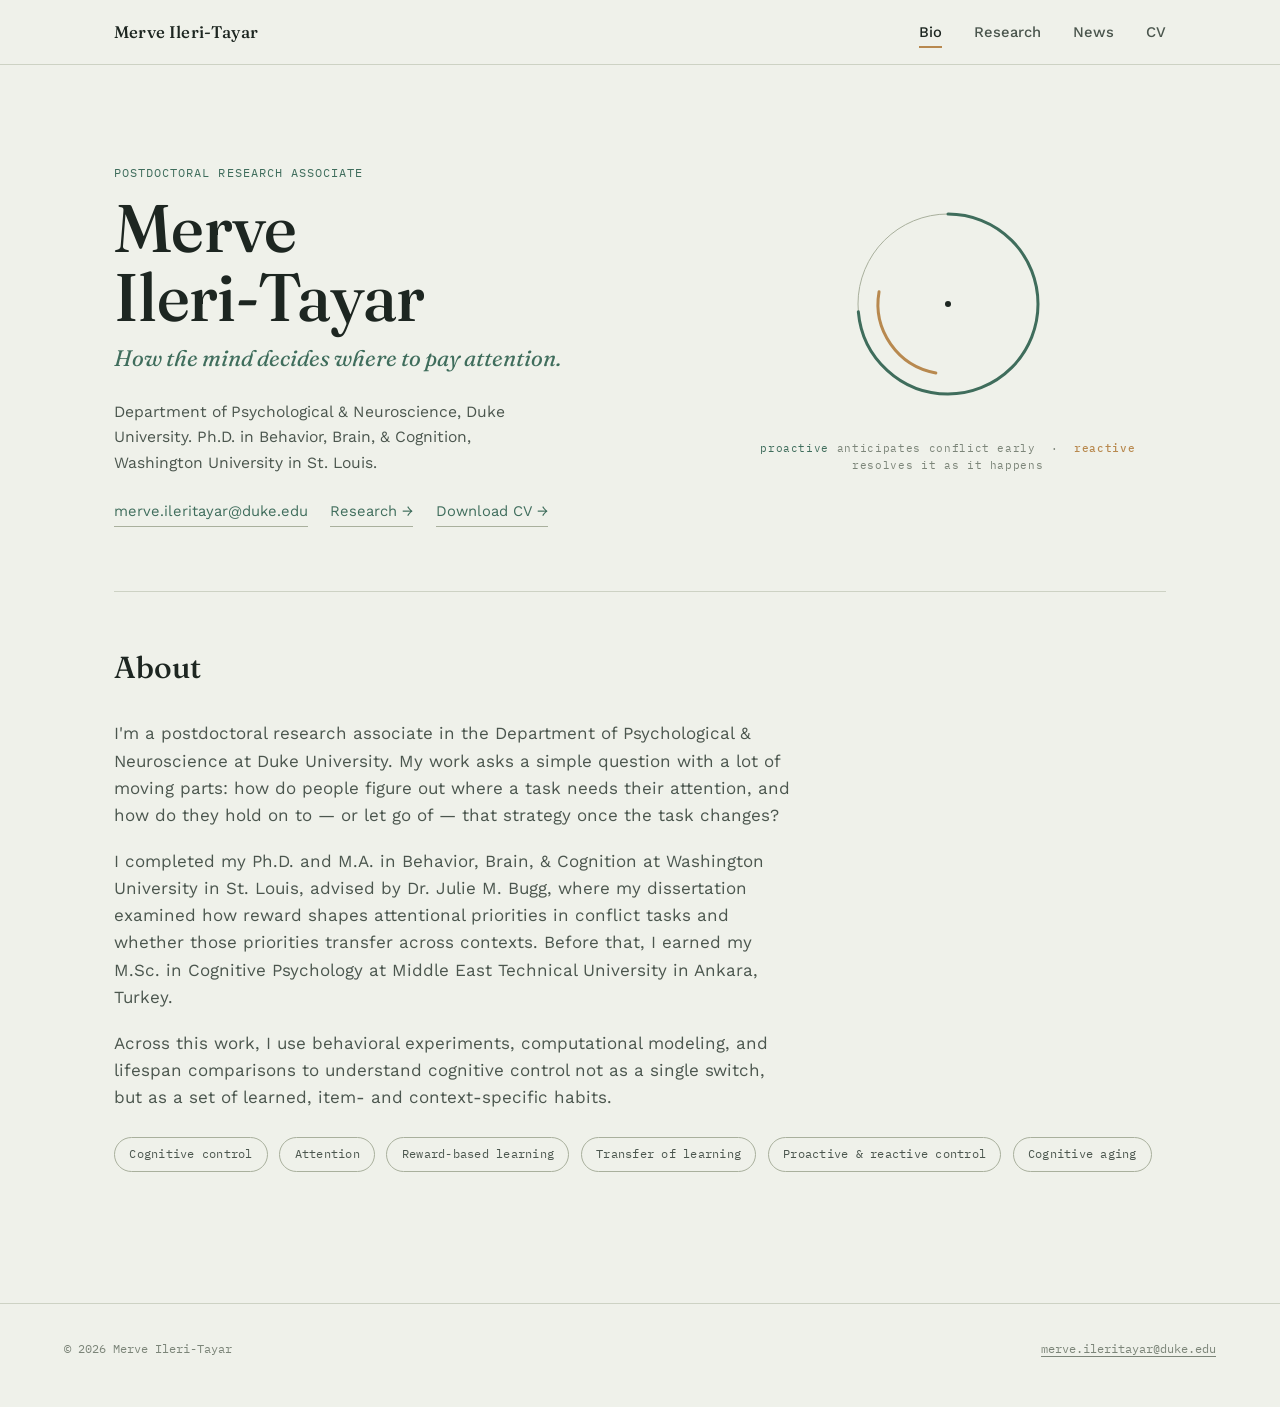
==== index.html @ 52d5c117 "Add files via upload" ====
<!DOCTYPE html>
<html lang="en">
<head>
<meta charset="UTF-8">
<meta name="viewport" content="width=device-width, initial-scale=1.0">
<title>Merve Ileri-Tayar — Cognitive Psychology</title>
<meta name="description" content="Merve Ileri-Tayar, Postdoctoral Research Associate at Duke University, studies how people learn, use, and transfer cognitive control.">
<link rel="stylesheet" href="css/style.css">
<style>
  .compass { width: 220px; height: 220px; }
  .compass circle.track { fill: none; stroke: var(--line-strong); stroke-width: 1; }
  .compass .arc { fill: none; stroke-linecap: round; transition: stroke-dashoffset 0.6s ease; }
  .compass .arc-proactive { stroke: var(--accent); stroke-width: 3; }
  .compass .arc-reactive { stroke: var(--accent-warm); stroke-width: 3; }
  .compass-wrap:hover .arc-proactive { stroke-dashoffset: 40; }
  .compass-wrap:hover .arc-reactive { stroke-dashoffset: 210; }
  .compass .dot { fill: var(--ink); }
</style>
</head>
<body>

<header class="site-header">
  <div class="header-row">
    <a class="site-name" href="index.html">Merve Ileri-Tayar</a>
    <nav class="main-nav" aria-label="Primary">
      <ul>
        <li><a class="active" href="index.html">Bio</a></li>
        <li><a href="research.html">Research</a></li>
        <li><a href="news.html">News</a></li>
        <li><a href="cv.html">CV</a></li>
      </ul>
    </nav>
    <button class="nav-toggle" aria-label="Toggle menu" aria-expanded="false">☰</button>
  </div>
</header>

<main>
  <div class="shell">
    <section class="hero">
      <div>
        <p class="eyebrow">Postdoctoral Research Associate</p>
        <h1>Merve<br>Ileri-Tayar</h1>
        <p class="tagline">How the mind decides where to pay attention.</p>
        <p class="affiliation">Department of Psychological &amp; Neuroscience, Duke University. Ph.D. in Behavior, Brain, &amp; Cognition, Washington University in St. Louis.</p>
        <div class="hero-links">
          <a href="mailto:merve.ileritayar@duke.edu">merve.ileritayar@duke.edu</a>
          <a href="research.html">Research →</a>
          <a href="cv.html">Download CV →</a>
        </div>
      </div>

      <div class="compass-wrap">
        <svg class="compass" viewBox="0 0 220 220" role="img" aria-label="Diagram of proactive and reactive cognitive control, shown as two overlapping arcs.">
          <circle class="track" cx="110" cy="110" r="90"></circle>
          <circle class="arc arc-proactive" cx="110" cy="110" r="90"
            stroke-dasharray="565.5" stroke-dashoffset="150"
            transform="rotate(-90 110 110)"></circle>
          <circle class="arc arc-reactive" cx="110" cy="110" r="70"
            stroke-dasharray="439.8" stroke-dashoffset="330"
            transform="rotate(100 110 110)"></circle>
          <circle class="dot" cx="110" cy="110" r="3"></circle>
        </svg>
        <p class="compass-caption"><span>proactive</span> anticipates conflict early &nbsp;·&nbsp; <b>reactive</b> resolves it as it happens</p>
      </div>
    </section>

    <section class="section">
      <div class="section-head"><h2>About</h2></div>
      <div class="prose">
        <p>I'm a postdoctoral research associate in the Department of Psychological &amp; Neuroscience at Duke University. My work asks a simple question with a lot of moving parts: how do people figure out where a task needs their attention, and how do they hold on to — or let go of — that strategy once the task changes?</p>
        <p>I completed my Ph.D. and M.A. in Behavior, Brain, &amp; Cognition at Washington University in St. Louis, advised by Dr. Julie M. Bugg, where my dissertation examined how reward shapes attentional priorities in conflict tasks and whether those priorities transfer across contexts. Before that, I earned my M.Sc. in Cognitive Psychology at Middle East Technical University in Ankara, Turkey.</p>
        <p>Across this work, I use behavioral experiments, computational modeling, and lifespan comparisons to understand cognitive control not as a single switch, but as a set of learned, item- and context-specific habits.</p>
      </div>
      <ul class="interests-list">
        <li>Cognitive control</li>
        <li>Attention</li>
        <li>Reward-based learning</li>
        <li>Transfer of learning</li>
        <li>Proactive &amp; reactive control</li>
        <li>Cognitive aging</li>
      </ul>
    </section>
  </div>
</main>

<footer class="site-footer">
  <div class="footer-row">
    <span>© 2026 Merve Ileri-Tayar</span>
    <span><a href="mailto:merve.ileritayar@duke.edu">merve.ileritayar@duke.edu</a></span>
  </div>
</footer>

<script src="js/main.js"></script>
</body>
</html>
---- css/style.css ----
/* ============================================================
   Merve Ileri-Tayar — personal site
   Design tokens
   ============================================================ */

@import url('https://fonts.googleapis.com/css2?family=Fraunces:ital,opsz,wght@0,9..144,300;0,9..144,400;0,9..144,500;0,9..144,600;1,9..144,400;1,9..144,500&family=Work+Sans:wght@300;400;500;600&family=IBM+Plex+Mono:wght@400;500&display=swap');

:root {
  --paper: #EFF1EA;
  --paper-deep: #E6E9DF;
  --ink: #1D2621;
  --ink-soft: #4B564E;
  --ink-faint: #7C8579;
  --accent: #3F6D5C;
  --accent-warm: #B8894F;
  --line: #CDD2C4;
  --line-strong: #A9B09D;

  --font-display: 'Fraunces', serif;
  --font-body: 'Work Sans', sans-serif;
  --font-mono: 'IBM Plex Mono', monospace;

  --measure: 62ch;
  --gutter: clamp(1.5rem, 5vw, 4rem);
}

* { box-sizing: border-box; }

html {
  scroll-behavior: smooth;
}

body {
  margin: 0;
  background: var(--paper);
  color: var(--ink);
  font-family: var(--font-body);
  font-weight: 400;
  font-size: 17px;
  line-height: 1.6;
  -webkit-font-smoothing: antialiased;
}

a {
  color: var(--accent);
  text-decoration-thickness: 1px;
  text-underline-offset: 3px;
}

a:hover { color: var(--ink); }

a:focus-visible,
button:focus-visible {
  outline: 2px solid var(--accent-warm);
  outline-offset: 3px;
}

h1, h2, h3 {
  font-family: var(--font-display);
  font-weight: 500;
  color: var(--ink);
  margin: 0;
}

.eyebrow {
  font-family: var(--font-mono);
  font-size: 0.72rem;
  letter-spacing: 0.09em;
  text-transform: uppercase;
  color: var(--accent);
}

/* ---------------- layout shell ---------------- */

.shell {
  max-width: 1180px;
  margin: 0 auto;
  padding: 0 var(--gutter);
}

header.site-header {
  border-bottom: 1px solid var(--line);
  position: sticky;
  top: 0;
  background: rgba(239, 241, 234, 0.92);
  backdrop-filter: blur(6px);
  z-index: 10;
}

.header-row {
  display: flex;
  align-items: center;
  justify-content: space-between;
  padding: 1.15rem var(--gutter);
  max-width: 1180px;
  margin: 0 auto;
}

.site-name {
  font-family: var(--font-display);
  font-weight: 500;
  font-size: 1.05rem;
  color: var(--ink);
  text-decoration: none;
  letter-spacing: 0.01em;
}

nav.main-nav ul {
  list-style: none;
  display: flex;
  gap: 2rem;
  margin: 0;
  padding: 0;
}

nav.main-nav a {
  color: var(--ink-soft);
  text-decoration: none;
  font-size: 0.92rem;
  font-weight: 500;
  position: relative;
  padding-bottom: 4px;
}

nav.main-nav a:hover { color: var(--ink); }

nav.main-nav a.active {
  color: var(--ink);
}

nav.main-nav a.active::after {
  content: "";
  position: absolute;
  left: 0; right: 0; bottom: -3px;
  height: 2px;
  background: var(--accent-warm);
}

.nav-toggle {
  display: none;
  background: none;
  border: 1px solid var(--line-strong);
  border-radius: 6px;
  width: 40px; height: 36px;
  cursor: pointer;
}

/* ---------------- hero ---------------- */

.hero {
  padding: clamp(3rem, 8vw, 5.5rem) 0 clamp(2.5rem, 6vw, 4rem);
  display: grid;
  grid-template-columns: 1.3fr 1fr;
  gap: 3rem;
  align-items: center;
}

.hero h1 {
  font-size: clamp(2.6rem, 5.5vw, 4.2rem);
  line-height: 1.02;
  letter-spacing: -0.01em;
}

.hero .tagline {
  font-family: var(--font-display);
  font-style: italic;
  font-weight: 400;
  color: var(--accent);
  font-size: clamp(1.15rem, 2vw, 1.4rem);
  margin-top: 0.6rem;
}

.hero .affiliation {
  color: var(--ink-soft);
  margin-top: 1.1rem;
  font-size: 0.98rem;
  max-width: 42ch;
}

.hero-links {
  margin-top: 1.6rem;
  display: flex;
  gap: 1.4rem;
  flex-wrap: wrap;
  font-size: 0.92rem;
}

.hero-links a { text-decoration: none; border-bottom: 1px solid var(--line-strong); padding-bottom: 2px; }
.hero-links a:hover { border-color: var(--accent-warm); }

/* signature diagram */
.compass-wrap {
  display: flex;
  flex-direction: column;
  align-items: center;
  gap: 0.9rem;
}

.compass-caption {
  font-family: var(--font-mono);
  font-size: 0.68rem;
  color: var(--ink-faint);
  letter-spacing: 0.06em;
  text-align: center;
}

.compass-caption span { color: var(--accent); }
.compass-caption b { color: var(--accent-warm); font-weight: 500; }

/* ---------------- sections ---------------- */

main { padding-bottom: 5rem; }

.section {
  padding: 3.2rem 0;
  border-top: 1px solid var(--line);
}

.section-head {
  display: flex;
  align-items: baseline;
  justify-content: space-between;
  gap: 1rem;
  margin-bottom: 1.8rem;
}

.section-head h2 {
  font-size: clamp(1.5rem, 3vw, 1.9rem);
}

.prose {
  max-width: var(--measure);
  color: var(--ink-soft);
}

.prose p { margin: 0 0 1.1em; }
.prose p:last-child { margin-bottom: 0; }

.interests-list {
  display: flex;
  flex-wrap: wrap;
  gap: 0.6rem 0.7rem;
  padding: 0;
  margin: 1.6rem 0 0;
  list-style: none;
}

.interests-list li {
  font-family: var(--font-mono);
  font-size: 0.78rem;
  letter-spacing: 0.02em;
  border: 1px solid var(--line-strong);
  border-radius: 999px;
  padding: 0.4rem 0.9rem;
  color: var(--ink-soft);
}

/* ---------------- publications ---------------- */

.pub-list { list-style: none; margin: 0; padding: 0; }

.pub-item {
  display: grid;
  grid-template-columns: 4.2rem 1fr;
  gap: 1.4rem;
  padding: 1.3rem 0;
  border-top: 1px solid var(--line);
}

.pub-item:first-child { border-top: none; }

.pub-year {
  font-family: var(--font-mono);
  font-size: 0.82rem;
  color: var(--accent-warm);
  padding-top: 0.15rem;
}

.pub-text { color: var(--ink); max-width: 58ch; }
.pub-text .authors { color: var(--ink-soft); }
.pub-text .venue { font-style: italic; color: var(--ink-soft); }
.pub-text .status {
  font-family: var(--font-mono);
  font-size: 0.7rem;
  color: var(--accent);
  letter-spacing: 0.04em;
  text-transform: uppercase;
  margin-right: 0.5em;
}
.pub-text a.doi {
  display: inline-block;
  margin-top: 0.35rem;
  font-size: 0.85rem;
}

/* ---------------- news / timeline ---------------- */

.timeline { list-style: none; margin: 0; padding: 0; }

.timeline-item {
  display: grid;
  grid-template-columns: 8rem 1fr;
  gap: 1.4rem;
  padding: 1.4rem 0;
  border-top: 1px solid var(--line);
}

.timeline-item:first-child { border-top: none; }

.timeline-date {
  font-family: var(--font-mono);
  font-size: 0.8rem;
  color: var(--accent);
  padding-top: 0.15rem;
}

.timeline-tag {
  display: inline-block;
  font-family: var(--font-mono);
  font-size: 0.66rem;
  letter-spacing: 0.05em;
  text-transform: uppercase;
  color: var(--accent-warm);
  margin-bottom: 0.3rem;
}

.timeline-text { color: var(--ink-soft); max-width: 56ch; }
.timeline-text strong { color: var(--ink); font-weight: 500; }

/* ---------------- cv page ---------------- */

.cv-card {
  border: 1px solid var(--line-strong);
  border-radius: 14px;
  padding: clamp(2rem, 5vw, 3rem);
  background: var(--paper-deep);
  max-width: 640px;
}

.cv-card h2 { font-size: 1.6rem; margin-bottom: 0.6rem; }

.btn {
  display: inline-flex;
  align-items: center;
  gap: 0.6rem;
  margin-top: 1.6rem;
  background: var(--ink);
  color: var(--paper);
  text-decoration: none;
  font-family: var(--font-mono);
  font-size: 0.85rem;
  letter-spacing: 0.02em;
  padding: 0.85rem 1.4rem;
  border-radius: 8px;
  transition: background 0.15s ease;
}

.btn:hover { background: var(--accent); color: var(--paper); }

.cv-meta {
  margin-top: 2rem;
  padding-top: 1.6rem;
  border-top: 1px solid var(--line-strong);
  font-size: 0.88rem;
  color: var(--ink-soft);
}

.cv-meta dl {
  display: grid;
  grid-template-columns: 8rem 1fr;
  row-gap: 0.5rem;
  margin: 0;
}

.cv-meta dt {
  font-family: var(--font-mono);
  font-size: 0.72rem;
  color: var(--ink-faint);
  text-transform: uppercase;
  letter-spacing: 0.04em;
}

.cv-meta dd { margin: 0; }

/* ---------------- footer ---------------- */

footer.site-footer {
  border-top: 1px solid var(--line);
  padding: 2.2rem var(--gutter) 3rem;
}

.footer-row {
  max-width: 1180px;
  margin: 0 auto;
  display: flex;
  justify-content: space-between;
  flex-wrap: wrap;
  gap: 1rem;
  font-family: var(--font-mono);
  font-size: 0.78rem;
  color: var(--ink-faint);
}

.footer-row a { color: var(--ink-faint); }
.footer-row a:hover { color: var(--accent); }

/* ---------------- responsive ---------------- */

@media (max-width: 820px) {
  .hero { grid-template-columns: 1fr; }
  .compass-wrap { order: -1; }
  nav.main-nav { display: none; }
  nav.main-nav.open { display: block; position: absolute; top: 100%; left: 0; right: 0; background: var(--paper); border-bottom: 1px solid var(--line); }
  nav.main-nav.open ul { flex-direction: column; gap: 0; padding: 0.5rem var(--gutter) 1rem; }
  nav.main-nav.open li { padding: 0.7rem 0; border-bottom: 1px solid var(--line); }
  .nav-toggle { display: block; }
  .pub-item, .timeline-item { grid-template-columns: 1fr; gap: 0.4rem; }
  .cv-meta dl { grid-template-columns: 1fr; row-gap: 0.15rem; }
  .cv-meta dt { margin-top: 0.6rem; }
}

@media (prefers-reduced-motion: reduce) {
  * { animation: none !important; transition: none !important; scroll-behavior: auto !important; }
}
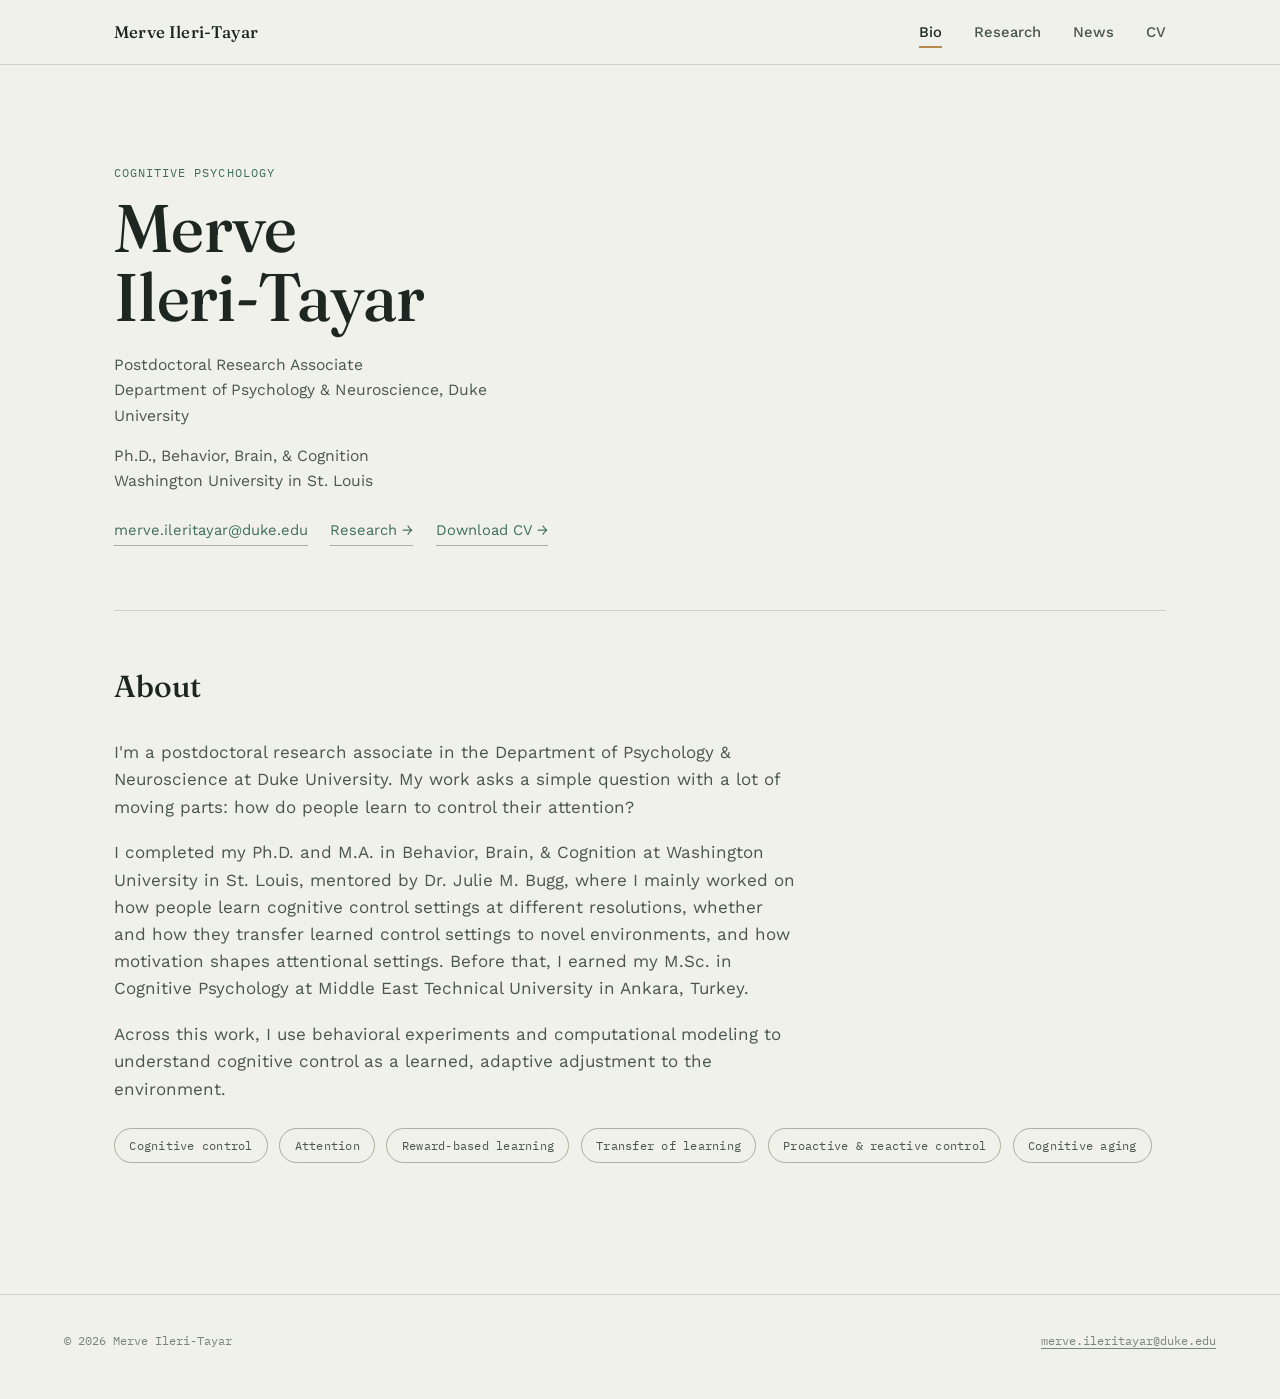
==== commit 1daf860f: "Add files via upload" ====
--- a/index.html
+++ b/index.html
@@ -6,16 +6,6 @@
 <title>Merve Ileri-Tayar — Cognitive Psychology</title>
 <meta name="description" content="Merve Ileri-Tayar, Postdoctoral Research Associate at Duke University, studies how people learn, use, and transfer cognitive control.">
 <link rel="stylesheet" href="css/style.css">
-<style>
-  .compass { width: 220px; height: 220px; }
-  .compass circle.track { fill: none; stroke: var(--line-strong); stroke-width: 1; }
-  .compass .arc { fill: none; stroke-linecap: round; transition: stroke-dashoffset 0.6s ease; }
-  .compass .arc-proactive { stroke: var(--accent); stroke-width: 3; }
-  .compass .arc-reactive { stroke: var(--accent-warm); stroke-width: 3; }
-  .compass-wrap:hover .arc-proactive { stroke-dashoffset: 40; }
-  .compass-wrap:hover .arc-reactive { stroke-dashoffset: 210; }
-  .compass .dot { fill: var(--ink); }
-</style>
 </head>
 <body>
 
@@ -36,40 +26,26 @@
 
 <main>
   <div class="shell">
-    <section class="hero">
+    <section class="hero" style="grid-template-columns: 1fr; max-width: 40rem;">
       <div>
-        <p class="eyebrow">Postdoctoral Research Associate</p>
+        <p class="eyebrow">Cognitive Psychology</p>
         <h1>Merve<br>Ileri-Tayar</h1>
-        <p class="tagline">How the mind decides where to pay attention.</p>
-        <p class="affiliation">Department of Psychological &amp; Neuroscience, Duke University. Ph.D. in Behavior, Brain, &amp; Cognition, Washington University in St. Louis.</p>
+        <p class="affiliation" style="margin-top: 1.3rem;">Postdoctoral Research Associate<br>Department of Psychology &amp; Neuroscience, Duke University</p>
+        <p class="affiliation" style="margin-top: 0.6rem;">Ph.D., Behavior, Brain, &amp; Cognition<br>Washington University in St. Louis</p>
         <div class="hero-links">
           <a href="mailto:merve.ileritayar@duke.edu">merve.ileritayar@duke.edu</a>
           <a href="research.html">Research →</a>
           <a href="cv.html">Download CV →</a>
         </div>
       </div>
-
-      <div class="compass-wrap">
-        <svg class="compass" viewBox="0 0 220 220" role="img" aria-label="Diagram of proactive and reactive cognitive control, shown as two overlapping arcs.">
-          <circle class="track" cx="110" cy="110" r="90"></circle>
-          <circle class="arc arc-proactive" cx="110" cy="110" r="90"
-            stroke-dasharray="565.5" stroke-dashoffset="150"
-            transform="rotate(-90 110 110)"></circle>
-          <circle class="arc arc-reactive" cx="110" cy="110" r="70"
-            stroke-dasharray="439.8" stroke-dashoffset="330"
-            transform="rotate(100 110 110)"></circle>
-          <circle class="dot" cx="110" cy="110" r="3"></circle>
-        </svg>
-        <p class="compass-caption"><span>proactive</span> anticipates conflict early &nbsp;·&nbsp; <b>reactive</b> resolves it as it happens</p>
-      </div>
     </section>
 
     <section class="section">
       <div class="section-head"><h2>About</h2></div>
       <div class="prose">
-        <p>I'm a postdoctoral research associate in the Department of Psychological &amp; Neuroscience at Duke University. My work asks a simple question with a lot of moving parts: how do people figure out where a task needs their attention, and how do they hold on to — or let go of — that strategy once the task changes?</p>
-        <p>I completed my Ph.D. and M.A. in Behavior, Brain, &amp; Cognition at Washington University in St. Louis, advised by Dr. Julie M. Bugg, where my dissertation examined how reward shapes attentional priorities in conflict tasks and whether those priorities transfer across contexts. Before that, I earned my M.Sc. in Cognitive Psychology at Middle East Technical University in Ankara, Turkey.</p>
-        <p>Across this work, I use behavioral experiments, computational modeling, and lifespan comparisons to understand cognitive control not as a single switch, but as a set of learned, item- and context-specific habits.</p>
+        <p>I'm a postdoctoral research associate in the Department of Psychology &amp; Neuroscience at Duke University. My work asks a simple question with a lot of moving parts: how do people learn to control their attention?</p>
+        <p>I completed my Ph.D. and M.A. in Behavior, Brain, &amp; Cognition at Washington University in St. Louis, mentored by Dr. Julie M. Bugg, where I mainly worked on how people learn cognitive control settings at different resolutions, whether and how they transfer learned control settings to novel environments, and how motivation shapes attentional settings. Before that, I earned my M.Sc. in Cognitive Psychology at Middle East Technical University in Ankara, Turkey.</p>
+        <p>Across this work, I use behavioral experiments and computational modeling to understand cognitive control as a learned, adaptive adjustment to the environment.</p>
       </div>
       <ul class="interests-list">
         <li>Cognitive control</li>
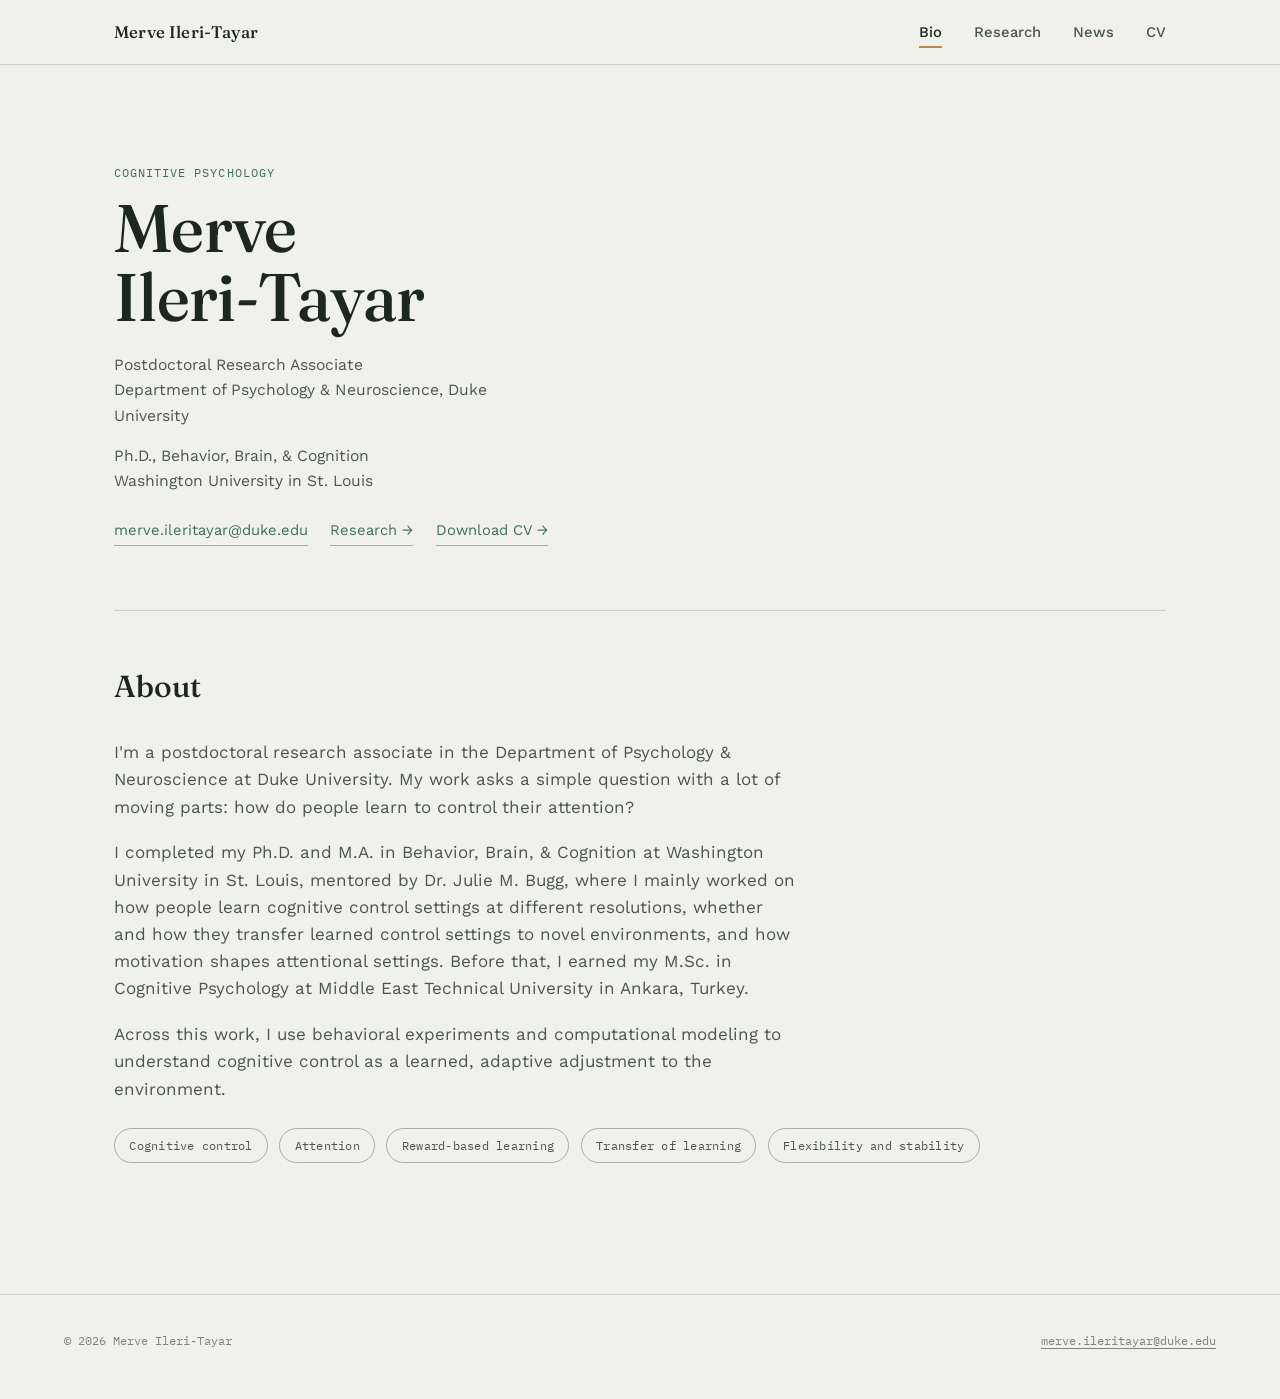
==== commit ec4bfa32: "Update index.html" ====
--- a/index.html
+++ b/index.html
@@ -3,7 +3,7 @@
 <head>
 <meta charset="UTF-8">
 <meta name="viewport" content="width=device-width, initial-scale=1.0">
-<title>Merve Ileri-Tayar — Cognitive Psychology</title>
+<title>Merve Ileri-Tayar</title>
 <meta name="description" content="Merve Ileri-Tayar, Postdoctoral Research Associate at Duke University, studies how people learn, use, and transfer cognitive control.">
 <link rel="stylesheet" href="css/style.css">
 </head>
@@ -52,8 +52,7 @@
         <li>Attention</li>
         <li>Reward-based learning</li>
         <li>Transfer of learning</li>
-        <li>Proactive &amp; reactive control</li>
-        <li>Cognitive aging</li>
+        <li>Flexibility and stability</li>
       </ul>
     </section>
   </div>
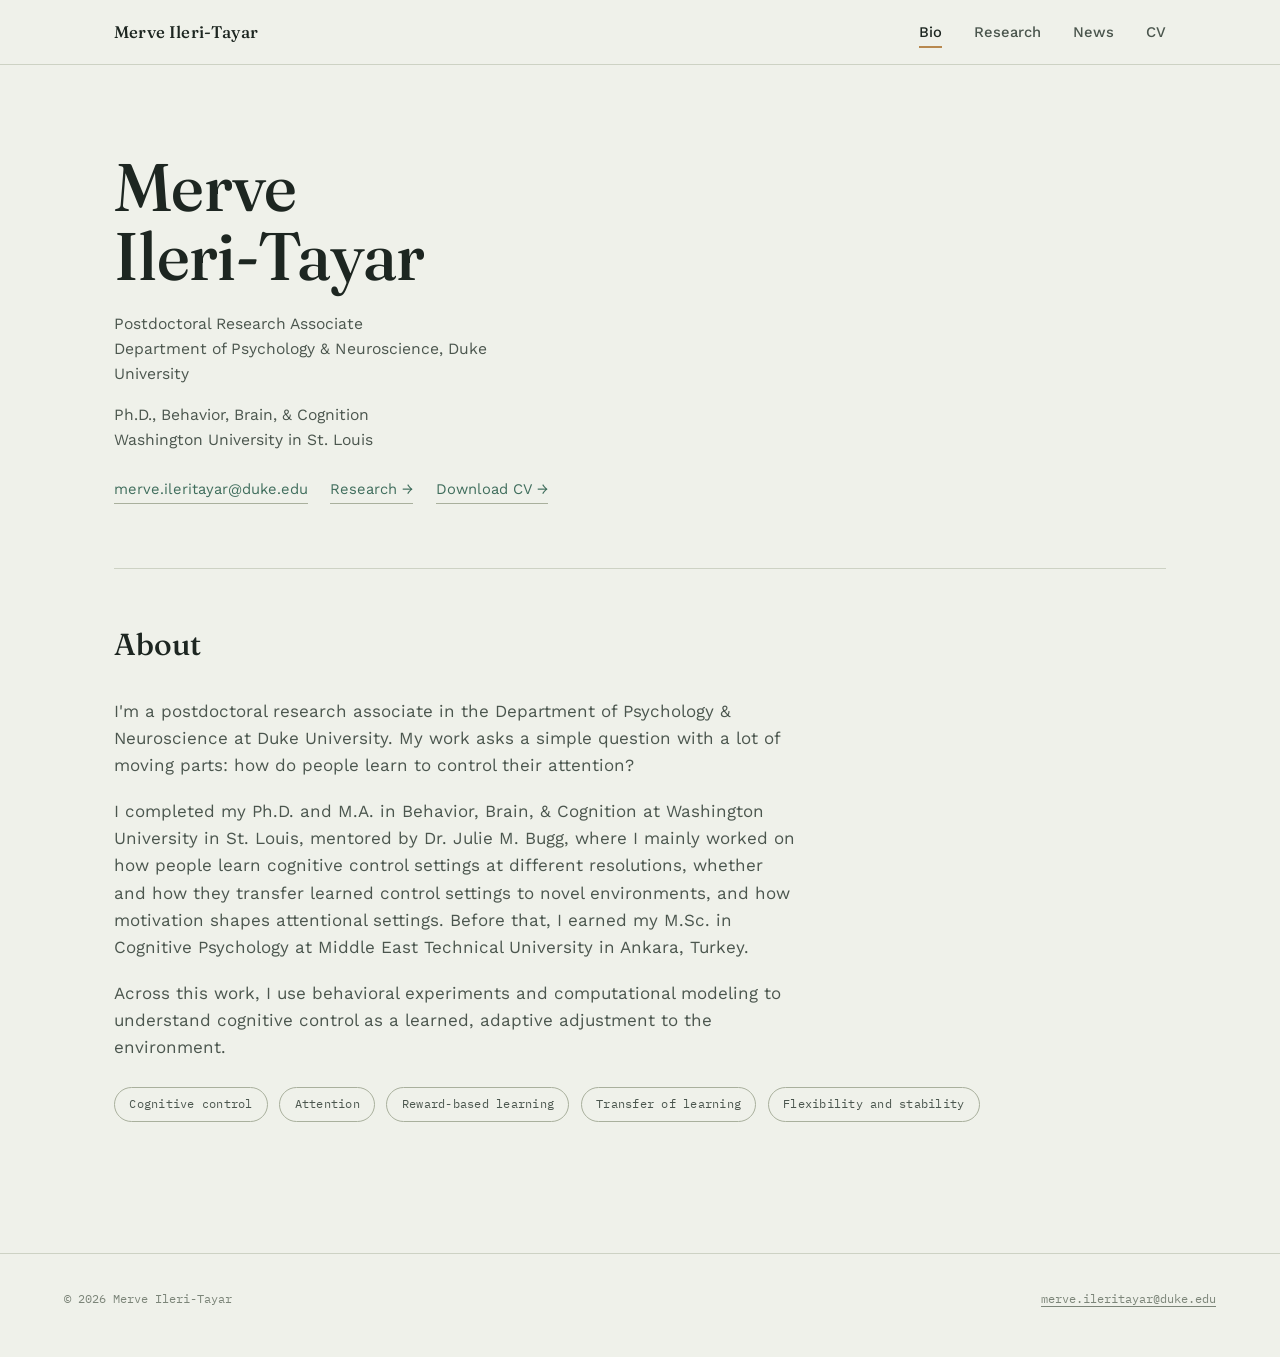
==== commit f21c0f1c: "Update index.html" ====
--- a/index.html
+++ b/index.html
@@ -28,7 +28,6 @@
   <div class="shell">
     <section class="hero" style="grid-template-columns: 1fr; max-width: 40rem;">
       <div>
-        <p class="eyebrow">Cognitive Psychology</p>
         <h1>Merve<br>Ileri-Tayar</h1>
         <p class="affiliation" style="margin-top: 1.3rem;">Postdoctoral Research Associate<br>Department of Psychology &amp; Neuroscience, Duke University</p>
         <p class="affiliation" style="margin-top: 0.6rem;">Ph.D., Behavior, Brain, &amp; Cognition<br>Washington University in St. Louis</p>
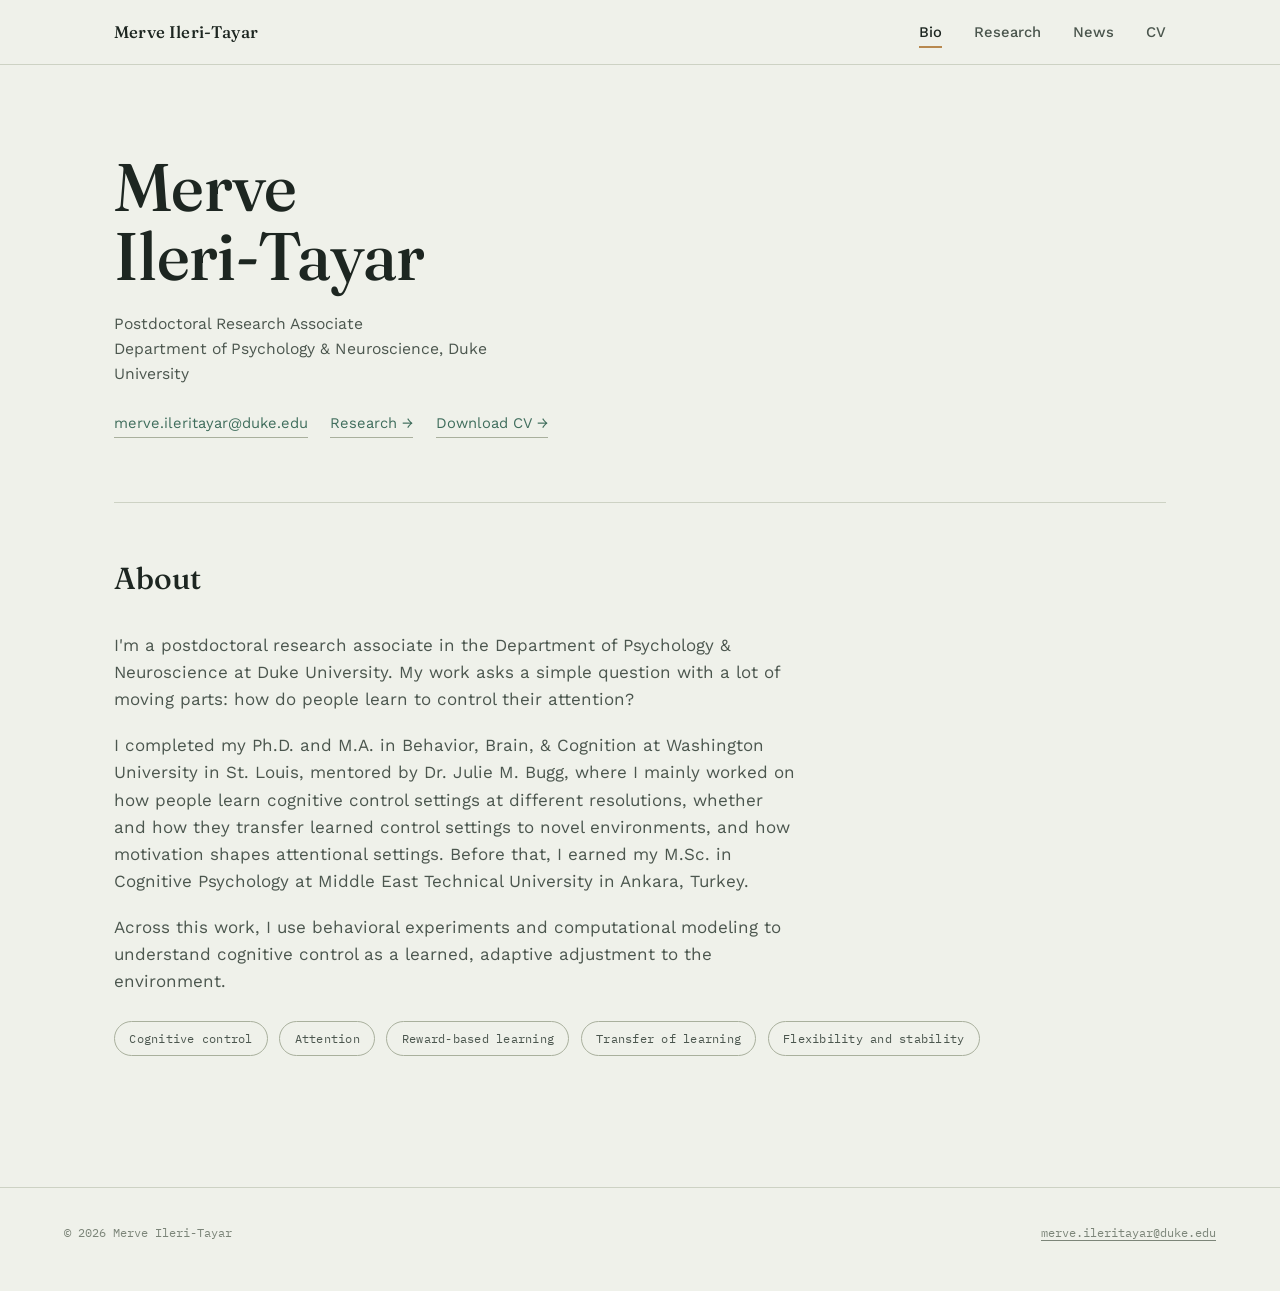
==== commit 410a3280: "Update index.html" ====
--- a/index.html
+++ b/index.html
@@ -26,11 +26,10 @@
 
 <main>
   <div class="shell">
-    <section class="hero" style="grid-template-columns: 1fr; max-width: 40rem;">
+    <section class="hero" style="grid-template-columns: 1fr; max-width: 50rem;">
       <div>
         <h1>Merve<br>Ileri-Tayar</h1>
         <p class="affiliation" style="margin-top: 1.3rem;">Postdoctoral Research Associate<br>Department of Psychology &amp; Neuroscience, Duke University</p>
-        <p class="affiliation" style="margin-top: 0.6rem;">Ph.D., Behavior, Brain, &amp; Cognition<br>Washington University in St. Louis</p>
         <div class="hero-links">
           <a href="mailto:merve.ileritayar@duke.edu">merve.ileritayar@duke.edu</a>
           <a href="research.html">Research →</a>
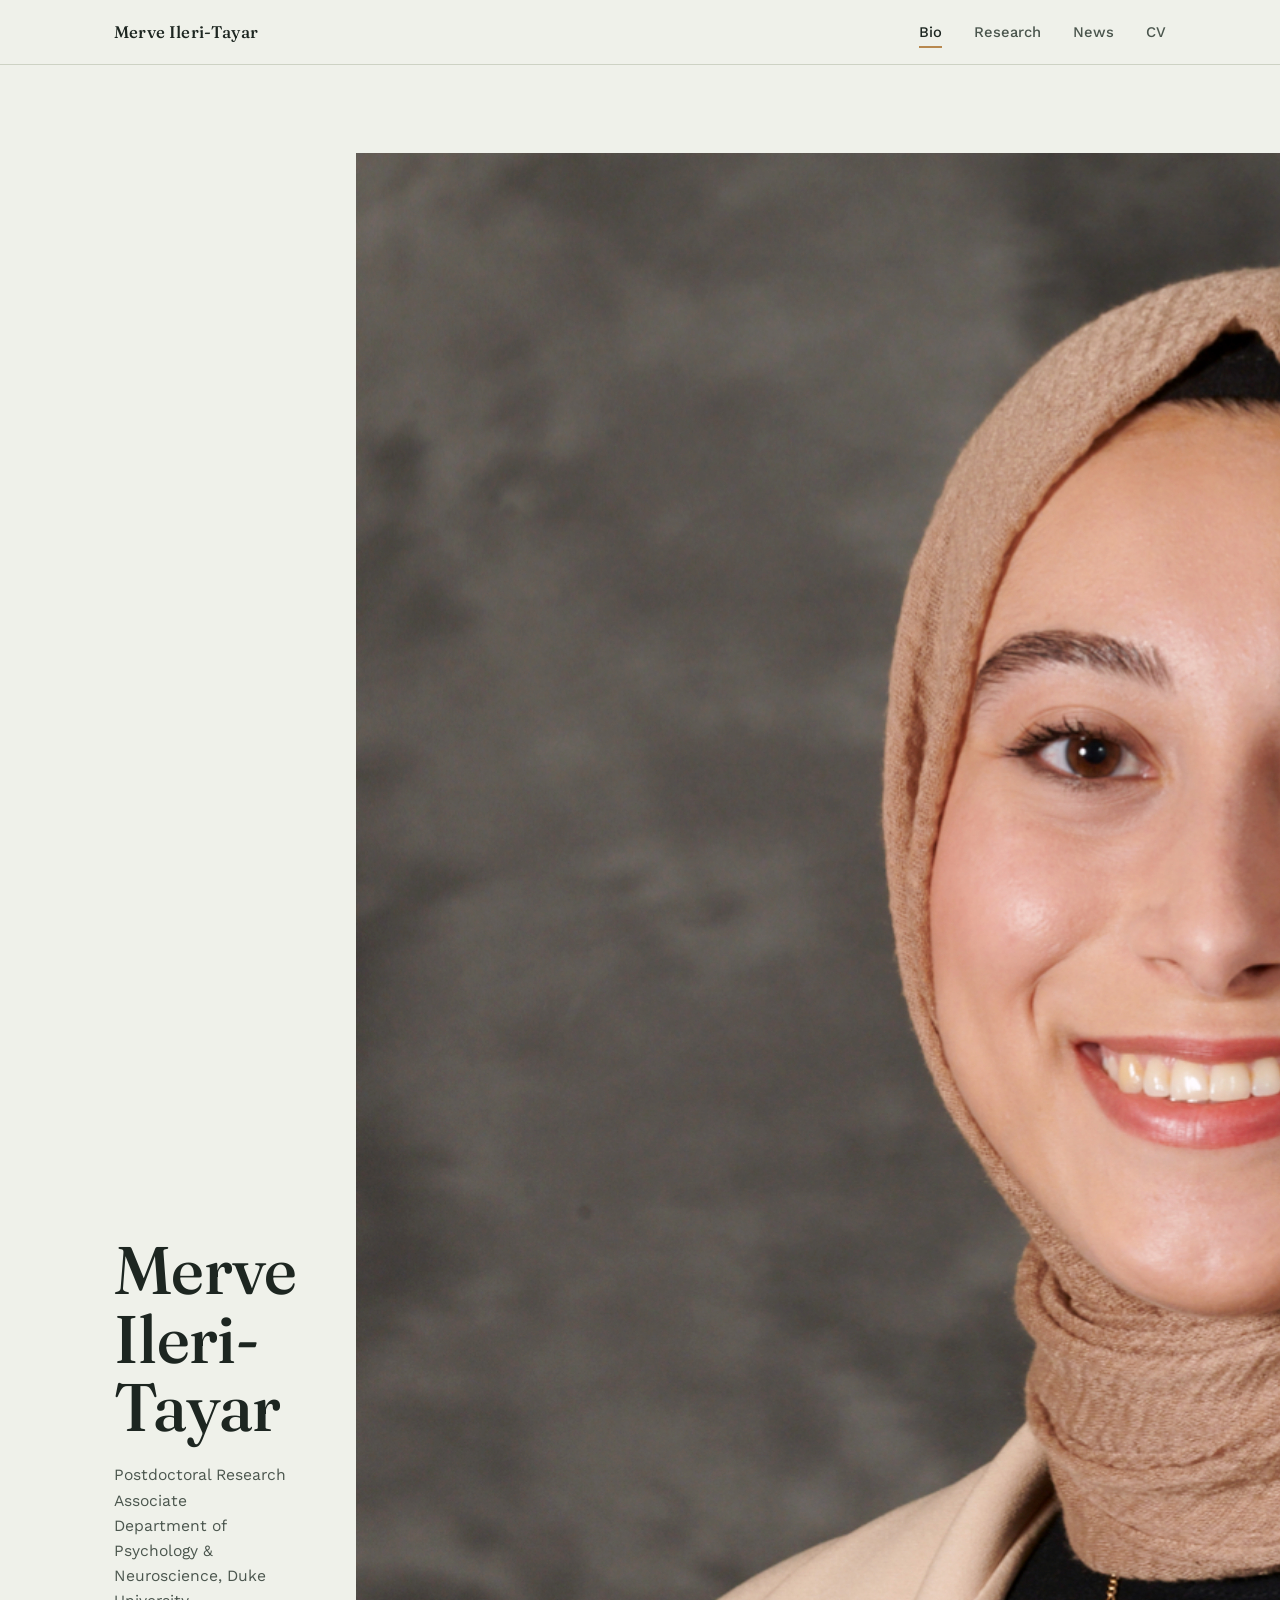
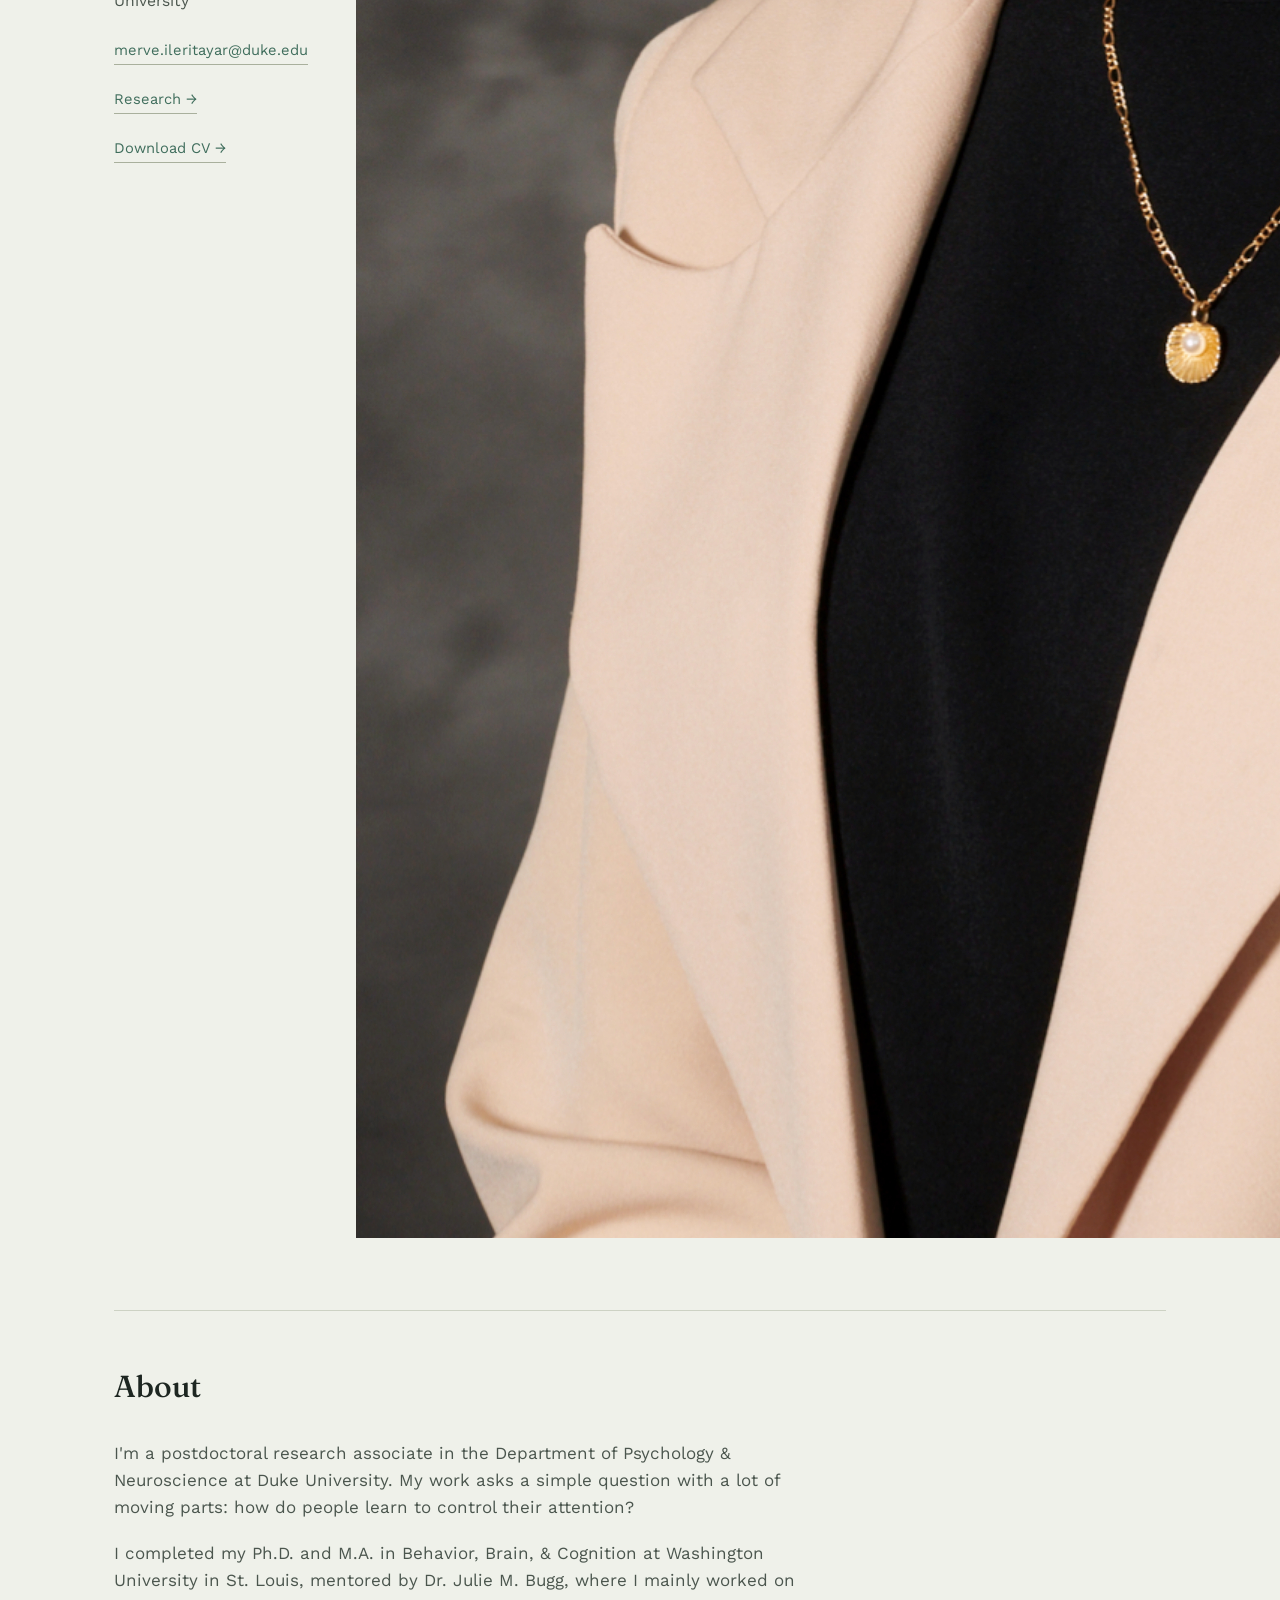
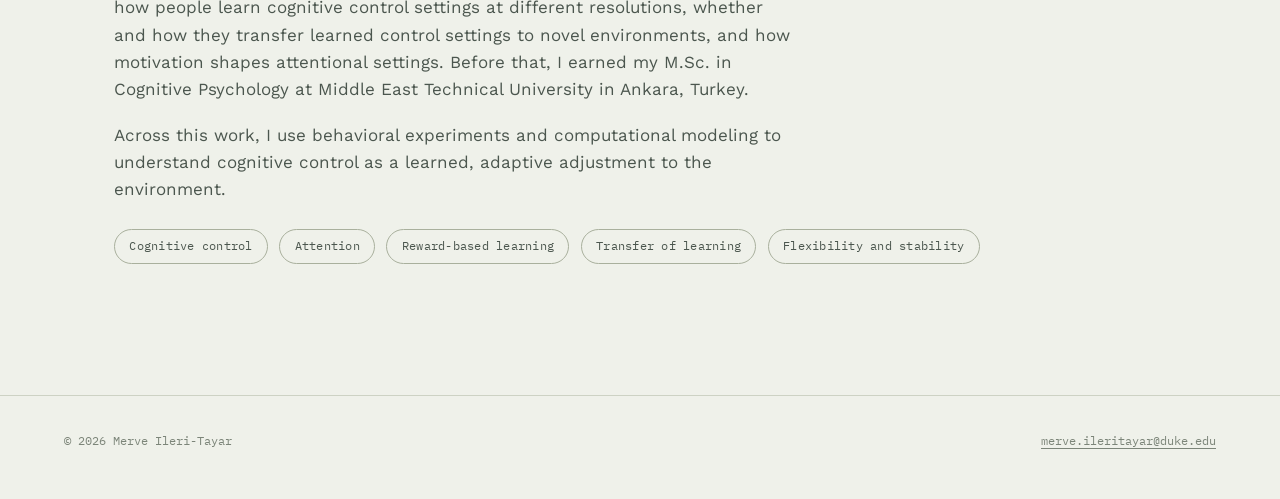
==== commit 544e7cc5: "Update index.html" ====
--- a/index.html
+++ b/index.html
@@ -26,7 +26,7 @@
 
 <main>
   <div class="shell">
-    <section class="hero" style="grid-template-columns: 1fr; max-width: 50rem;">
+    <section class="hero">
       <div>
         <h1>Merve<br>Ileri-Tayar</h1>
         <p class="affiliation" style="margin-top: 1.3rem;">Postdoctoral Research Associate<br>Department of Psychology &amp; Neuroscience, Duke University</p>
@@ -36,6 +36,9 @@
           <a href="cv.html">Download CV →</a>
         </div>
       </div>
+      <div class="hero-photo">
+  <img src="assets/headshot.jpg" alt="Portrait of Merve Ileri-Tayar">
+</div>
     </section>
 
     <section class="section">
